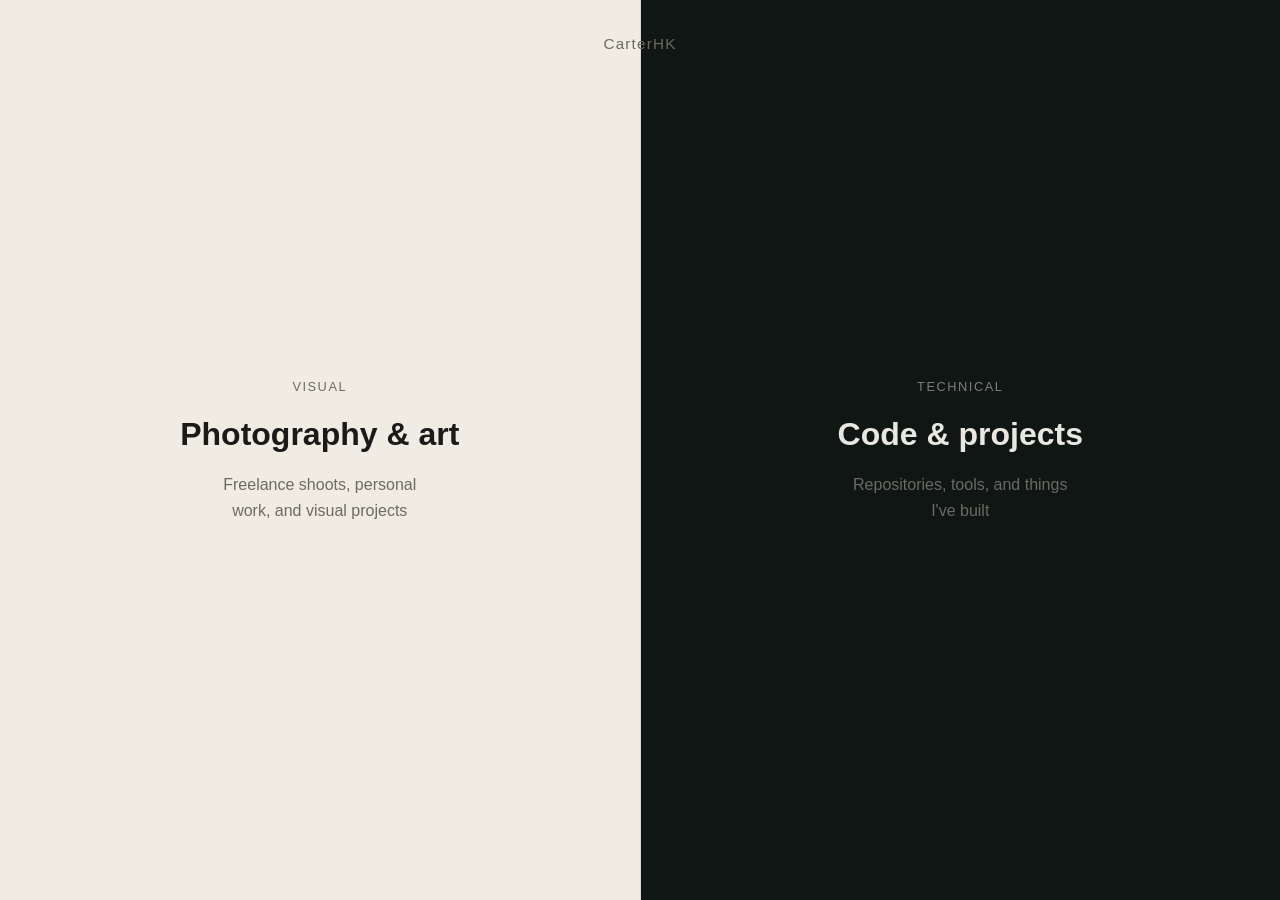
==== index.html @ ed9ab1b7 "Initial site: split-screen homepage, photography and projects pages" ====
<!DOCTYPE html>
<html lang="en">
<head>
  <meta charset="UTF-8" />
  <meta name="viewport" content="width=device-width, initial-scale=1.0" />
  <title>CarterHK</title>
  <link rel="stylesheet" href="style.css" />
</head>
<body>
  <div class="split">
    <span class="center-mark">CarterHK</span>
    <a class="half half-photo" href="photography.html">
      <span class="eyebrow">Visual</span>
      <h2>Photography &amp; art</h2>
      <p>Freelance shoots, personal work, and visual projects</p>
    </a>
    <a class="half half-code" href="projects.html">
      <span class="eyebrow muted">Technical</span>
      <h2>Code &amp; projects</h2>
      <p>Repositories, tools, and things I've built</p>
    </a>
  </div>
</body>
</html>
---- style.css ----
:root {
  --ink: #1a1a18;
  --paper: #faf9f6;
  --muted: #6b6a64;
  --line: #ddd9d0;
  --accent-photo: #b5502e;
  --accent-code: #2e5f4f;
}

* { box-sizing: border-box; }

body {
  margin: 0;
  font-family: -apple-system, BlinkMacSystemFont, "Segoe UI", Helvetica, Arial, sans-serif;
  color: var(--ink);
  background: var(--paper);
  line-height: 1.6;
}

a { color: inherit; }

.split {
  display: flex;
  min-height: 100vh;
  position: relative;
}

.half {
  flex: 1;
  display: flex;
  flex-direction: column;
  justify-content: center;
  align-items: center;
  text-align: center;
  padding: 3rem 2rem;
  text-decoration: none;
  transition: flex 0.35s ease, background 0.35s ease;
}

.half:hover { flex: 1.15; }

.half-photo {
  background: #f1ece3;
  border-right: 1px solid var(--line);
}

.half-photo:hover { background: #ece2d2; }

.half-code {
  background: #101614;
  color: #e9e7e1;
}

.half-code:hover { background: #0b0f0e; }

.half-code .muted { color: #9a9a94; }

.eyebrow {
  font-size: 0.8rem;
  letter-spacing: 0.12em;
  text-transform: uppercase;
  color: var(--muted);
  margin-bottom: 0.75rem;
}

.half-code .eyebrow { color: #7d7d78; }

.half h2 {
  font-size: 2rem;
  font-weight: 600;
  margin: 0 0 0.75rem;
}

.half p {
  max-width: 26ch;
  color: var(--muted);
  margin: 0;
}

.center-mark {
  position: absolute;
  top: 2rem;
  left: 50%;
  transform: translateX(-50%);
  font-size: 0.95rem;
  letter-spacing: 0.08em;
  color: var(--muted);
  z-index: 2;
}

@media (max-width: 720px) {
  .split { flex-direction: column; }
  .half-photo { border-right: none; border-bottom: 1px solid var(--line); }
  .half:hover { flex: 1; }
}

.page {
  max-width: 780px;
  margin: 0 auto;
  padding: 3rem 1.5rem 5rem;
}

.page-nav {
  display: flex;
  justify-content: space-between;
  align-items: center;
  margin-bottom: 3rem;
  font-size: 0.9rem;
}

.page-nav a {
  text-decoration: none;
  color: var(--muted);
}

.page-nav a.home {
  color: var(--ink);
  font-weight: 600;
}

.page h1 {
  font-size: 2rem;
  margin-bottom: 0.5rem;
}

.page .lede {
  color: var(--muted);
  margin-bottom: 2.5rem;
}

.gallery {
  display: grid;
  grid-template-columns: repeat(auto-fit, minmax(180px, 1fr));
  gap: 1rem;
  margin-bottom: 2.5rem;
}

.gallery .tile {
  aspect-ratio: 4/5;
  background: #e5ded0;
  border-radius: 6px;
  display: flex;
  align-items: center;
  justify-content: center;
  color: var(--muted);
  font-size: 0.85rem;
}

.callout {
  border: 1px solid var(--line);
  border-radius: 8px;
  padding: 1.25rem 1.5rem;
  background: #fff;
}

.callout a {
  font-weight: 600;
  text-decoration: underline;
}

.projects {
  display: grid;
  gap: 1rem;
  margin-bottom: 2rem;
}

.project-card {
  border: 1px solid var(--line);
  border-radius: 8px;
  padding: 1.25rem 1.5rem;
  background: #fff;
}

.project-card h3 {
  margin: 0 0 0.35rem;
  font-size: 1.1rem;
}

.project-card p {
  margin: 0;
  color: var(--muted);
  font-size: 0.95rem;
}

.tag {
  display: inline-block;
  font-size: 0.75rem;
  color: var(--muted);
  border: 1px solid var(--line);
  border-radius: 999px;
  padding: 0.15rem 0.6rem;
  margin-top: 0.6rem;
}
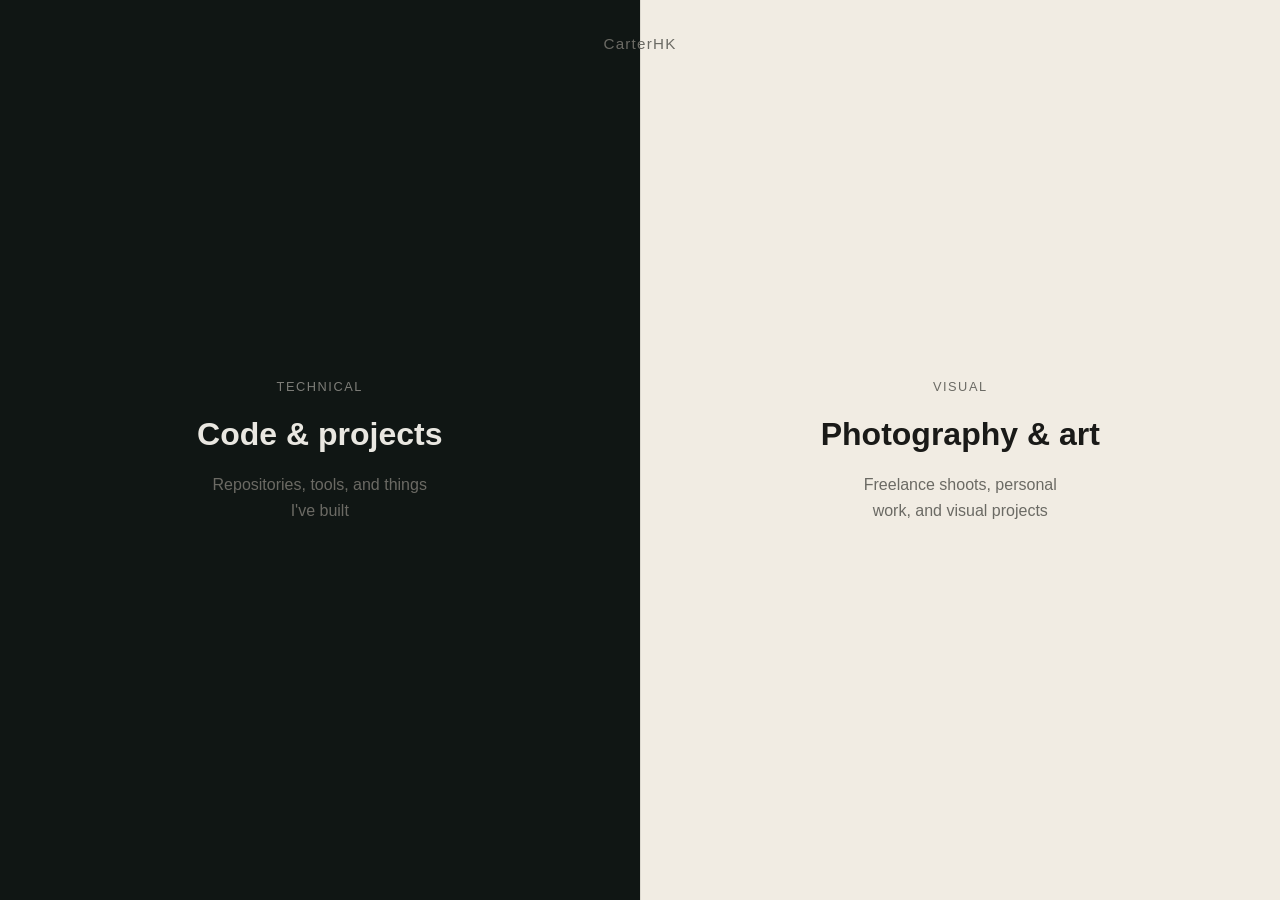
==== commit 4d699fb2: "Photography photos temp" ====
--- a/index.html
+++ b/index.html
@@ -9,16 +9,16 @@
 <body>
   <div class="split">
     <span class="center-mark">CarterHK</span>
+    <a class="half half-code" href="projects.html">
+      <span class="eyebrow muted">Technical</span>
+      <h2>Code &amp; projects</h2>
+      <p>Repositories, tools, and things I've built</p>
+    </a>
     <a class="half half-photo" href="photography.html">
       <span class="eyebrow">Visual</span>
       <h2>Photography &amp; art</h2>
       <p>Freelance shoots, personal work, and visual projects</p>
     </a>
-    <a class="half half-code" href="projects.html">
-      <span class="eyebrow muted">Technical</span>
-      <h2>Code &amp; projects</h2>
-      <p>Repositories, tools, and things I've built</p>
-    </a>
   </div>
 </body>
 </html>
--- a/style.css
+++ b/style.css
@@ -41,7 +41,7 @@
 
 .half-photo {
   background: #f1ece3;
-  border-right: 1px solid var(--line);
+  border-left: 1px solid var(--line);
 }
 
 .half-photo:hover { background: #ece2d2; }
@@ -64,6 +64,7 @@
 }
 
 .half-code .eyebrow { color: #7d7d78; }
+
 
 .half h2 {
   font-size: 2rem;
@@ -90,7 +91,7 @@
 
 @media (max-width: 720px) {
   .split { flex-direction: column; }
-  .half-photo { border-right: none; border-bottom: 1px solid var(--line); }
+  .half-code { border-right: none; border-bottom: 1px solid var(--line); }
   .half:hover { flex: 1; }
 }
 
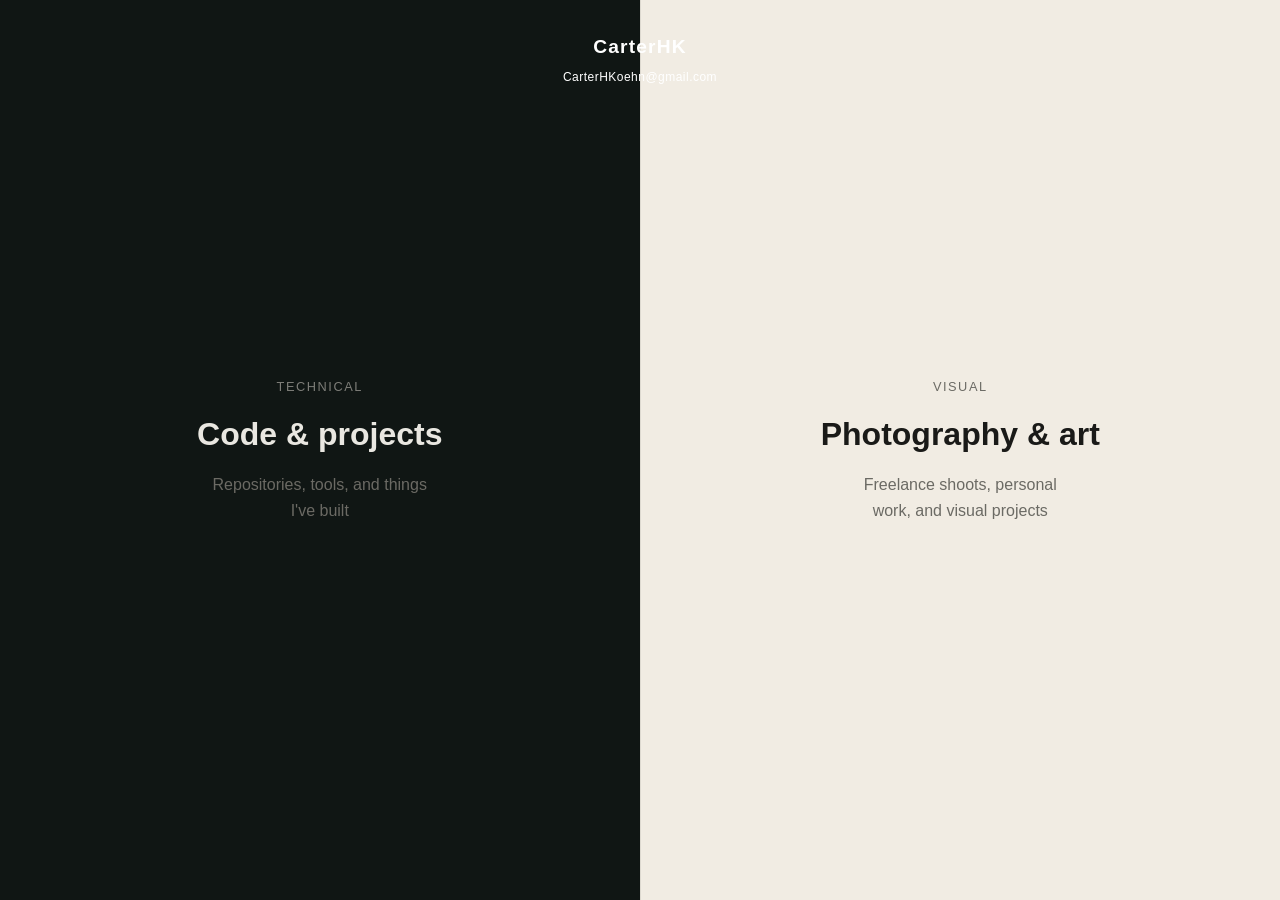
==== commit c9f49432: "Emphasize the homepage name mark and add an email line below it CarterHK straddles the dark/light sp" ====
--- a/index.html
+++ b/index.html
@@ -8,7 +8,10 @@
 </head>
 <body>
   <div class="split">
-    <span class="center-mark">CarterHK</span>
+    <div class="center-mark">
+      <span class="center-name">CarterHK</span>
+      <span class="center-email">CarterHKoehn@gmail.com</span>
+    </div>
     <a class="half half-code" href="projects.html">
       <span class="eyebrow muted">Technical</span>
       <h2>Code &amp; projects</h2>
--- a/style.css
+++ b/style.css
@@ -83,10 +83,27 @@
   top: 2rem;
   left: 50%;
   transform: translateX(-50%);
-  font-size: 0.95rem;
-  letter-spacing: 0.08em;
-  color: var(--muted);
   z-index: 2;
+  display: flex;
+  flex-direction: column;
+  align-items: center;
+  text-align: center;
+}
+
+.center-name {
+  font-size: 1.2rem;
+  font-weight: 700;
+  letter-spacing: 0.06em;
+  color: #fff;
+  mix-blend-mode: difference;
+}
+
+.center-email {
+  margin-top: 0.3rem;
+  font-size: 0.75rem;
+  letter-spacing: 0.04em;
+  color: #fff;
+  mix-blend-mode: difference;
 }
 
 @media (max-width: 720px) {
@@ -98,14 +115,14 @@
 .page {
   max-width: 780px;
   margin: 0 auto;
-  padding: 3rem 1.5rem 5rem;
+  padding: 1.6rem 1.5rem 2rem;
 }
 
 .page-nav {
   display: flex;
   justify-content: space-between;
   align-items: center;
-  margin-bottom: 3rem;
+  margin-bottom: 1.6rem;
   font-size: 0.9rem;
 }
 
@@ -121,12 +138,12 @@
 
 .page h1 {
   font-size: 2rem;
-  margin-bottom: 0.5rem;
+  margin-bottom: 0.25rem;
 }
 
 .page .lede {
   color: var(--muted);
-  margin-bottom: 2.5rem;
+  margin-bottom: 1.35rem;
 }
 
 .gallery {
@@ -159,36 +176,130 @@
   text-decoration: underline;
 }
 
-.projects {
-  display: grid;
-  gap: 1rem;
-  margin-bottom: 2rem;
-}
-
-.project-card {
-  border: 1px solid var(--line);
-  border-radius: 8px;
-  padding: 1.25rem 1.5rem;
-  background: #fff;
-}
-
-.project-card h3 {
-  margin: 0 0 0.35rem;
-  font-size: 1.1rem;
-}
-
-.project-card p {
-  margin: 0;
+.project-page-enter {
+  animation: slide-in-right 0.5s ease-out;
+  overflow-x: hidden;
+}
+
+@keyframes slide-in-right {
+  from { transform: translateX(40px); opacity: 0; }
+  to { transform: translateX(0); opacity: 1; }
+}
+
+@media (prefers-reduced-motion: reduce) {
+  .project-page-enter {
+    animation: none;
+  }
+}
+
+.project-tabs {
+  display: flex;
+  flex-wrap: wrap;
+  justify-content: center;
+  gap: 0.5rem;
+  padding: 1rem 1.5rem;
+  background: #0b0f0e;
+}
+
+.project-tab {
+  width: 56px;
+  height: 40px;
+  border-radius: 4px;
+  border: 2px solid transparent;
+  background-color: #3a3f3c;
+  background-size: cover;
+  background-position: center;
+  cursor: pointer;
+  padding: 0;
+}
+
+.project-tab.active {
+  border-color: #7fd9b6;
+}
+
+.project-tab.placeholder {
+  opacity: 0.6;
+}
+
+.project-slides {
+  display: flex;
+  overflow-x: auto;
+  scroll-snap-type: x mandatory;
+  scrollbar-width: none;
+  cursor: grab;
+}
+
+.project-slides::-webkit-scrollbar {
+  display: none;
+}
+
+.project-slides.dragging {
+  cursor: grabbing;
+  scroll-snap-type: none;
+  user-select: none;
+  -webkit-user-select: none;
+}
+
+.project-slide {
+  flex: 0 0 100%;
+  scroll-snap-align: start;
+  min-height: 80vh;
+  position: relative;
+  display: flex;
+  align-items: center;
+  justify-content: center;
+  background-color: #101614;
+  background-size: cover;
+  background-position: center;
+  box-sizing: border-box;
+}
+
+.project-slide.placeholder {
   color: var(--muted);
   font-size: 0.95rem;
-}
-
-.tag {
+  text-transform: uppercase;
+  letter-spacing: 0.08em;
+}
+
+.slide-content {
+  position: relative;
+  max-width: min(480px, calc(100% - 3rem));
+  padding: 1.75rem 2rem;
+  background: rgba(11, 15, 14, 0.45);
+  backdrop-filter: blur(10px);
+  -webkit-backdrop-filter: blur(10px);
+  border: 1px solid rgba(255, 255, 255, 0.18);
+  border-radius: 20px;
+  color: #e9e7e1;
+  box-sizing: border-box;
+}
+
+.slide-tags {
+  font-size: 0.75rem;
+  letter-spacing: 0.1em;
+  text-transform: uppercase;
+  color: #9a9a94;
+}
+
+.project-slide h2 {
+  margin: 0.4rem 0 0.5rem;
+  font-size: 1.6rem;
+}
+
+.project-slide p {
+  margin: 0 0 0.75rem;
+  max-width: 60ch;
+  color: #c9c7c1;
+  font-size: 0.95rem;
+}
+
+.github-link {
   display: inline-block;
-  font-size: 0.75rem;
-  color: var(--muted);
-  border: 1px solid var(--line);
+  border: 1px solid #4a5551;
   border-radius: 999px;
-  padding: 0.15rem 0.6rem;
-  margin-top: 0.6rem;
-}
+  padding: 0.35rem 1rem;
+  font-size: 0.85rem;
+  color: inherit;
+  text-decoration: none;
+}
+
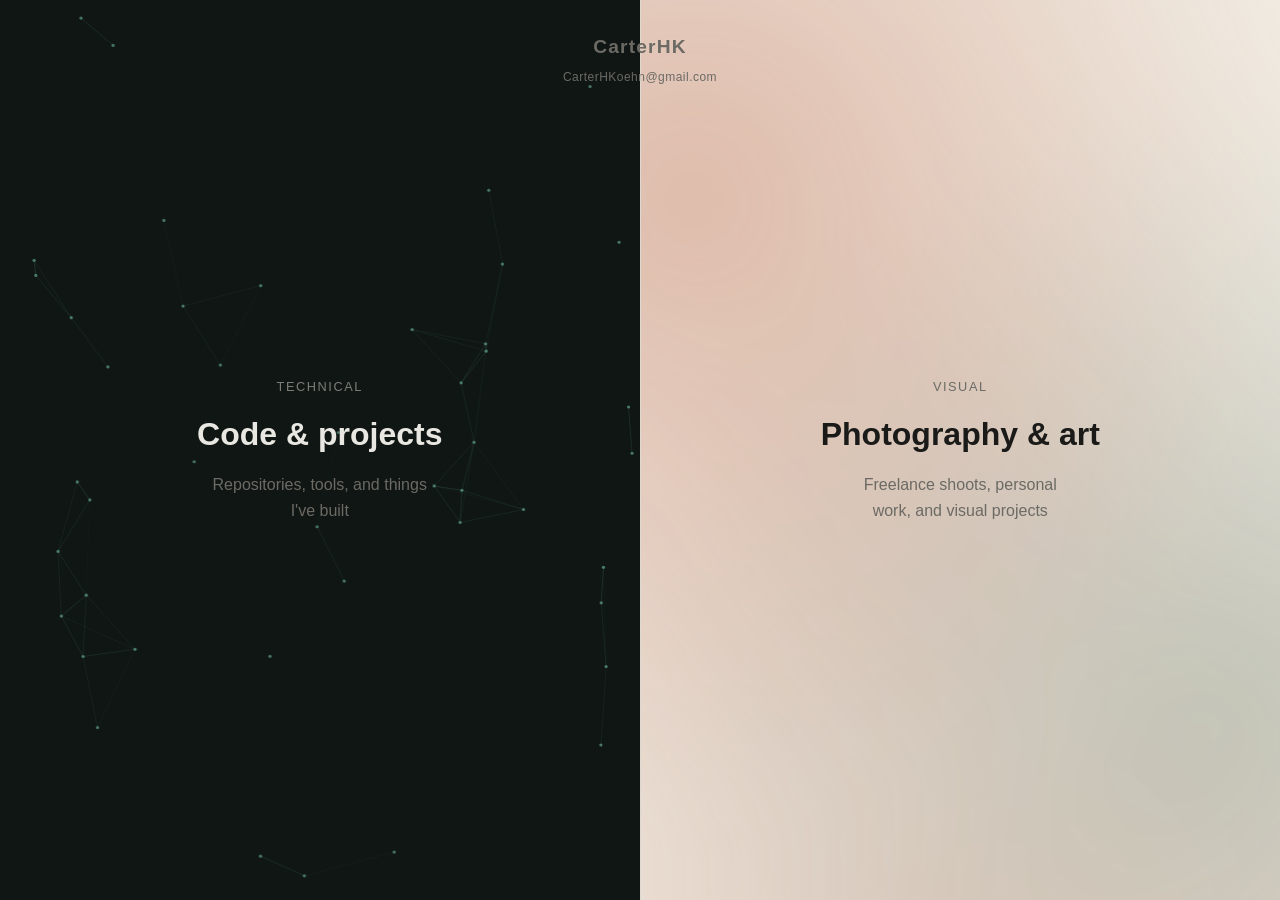
==== commit b512a625: "Add generative visuals to the homepage split screen Code & projects side gets a canvas particle/netw" ====
--- a/index.html
+++ b/index.html
@@ -13,6 +13,7 @@
       <span class="center-email">CarterHKoehn@gmail.com</span>
     </div>
     <a class="half half-code" href="projects.html">
+      <canvas class="code-particles"></canvas>
       <span class="eyebrow muted">Technical</span>
       <h2>Code &amp; projects</h2>
       <p>Repositories, tools, and things I've built</p>
@@ -23,5 +24,6 @@
       <p>Freelance shoots, personal work, and visual projects</p>
     </a>
   </div>
+  <script src="home.js"></script>
 </body>
 </html>
--- a/style.css
+++ b/style.css
@@ -35,9 +35,12 @@
   padding: 3rem 2rem;
   text-decoration: none;
   transition: flex 0.35s ease, background 0.35s ease;
-}
-
-.half:hover { flex: 1.15; }
+  position: relative;
+  z-index: 0;
+  overflow: hidden;
+}
+
+.half:hover { flex: 1.4; }
 
 .half-photo {
   background: #f1ece3;
@@ -46,12 +49,44 @@
 
 .half-photo:hover { background: #ece2d2; }
 
+.half-photo::before {
+  content: "";
+  position: absolute;
+  inset: -20%;
+  z-index: -1;
+  background:
+    radial-gradient(circle at 20% 30%, rgba(181, 80, 46, 0.32), transparent 55%),
+    radial-gradient(circle at 80% 70%, rgba(46, 95, 79, 0.22), transparent 55%),
+    radial-gradient(circle at 50% 95%, rgba(181, 80, 46, 0.18), transparent 60%);
+  filter: blur(50px);
+  animation: mesh-drift 20s ease-in-out infinite alternate;
+}
+
+@keyframes mesh-drift {
+  0% { transform: translate(0, 0) scale(1); }
+  50% { transform: translate(-3%, 2%) scale(1.06); }
+  100% { transform: translate(3%, -2%) scale(1); }
+}
+
+@media (prefers-reduced-motion: reduce) {
+  .half-photo::before { animation: none; }
+}
+
 .half-code {
   background: #101614;
   color: #e9e7e1;
 }
 
 .half-code:hover { background: #0b0f0e; }
+
+.code-particles {
+  position: absolute;
+  inset: 0;
+  z-index: -1;
+  width: 100%;
+  height: 100%;
+  pointer-events: none;
+}
 
 .half-code .muted { color: #9a9a94; }
 
@@ -94,16 +129,14 @@
   font-size: 1.2rem;
   font-weight: 700;
   letter-spacing: 0.06em;
-  color: #fff;
-  mix-blend-mode: difference;
+  color: var(--muted);
 }
 
 .center-email {
   margin-top: 0.3rem;
   font-size: 0.75rem;
   letter-spacing: 0.04em;
-  color: #fff;
-  mix-blend-mode: difference;
+  color: var(--muted);
 }
 
 @media (max-width: 720px) {
